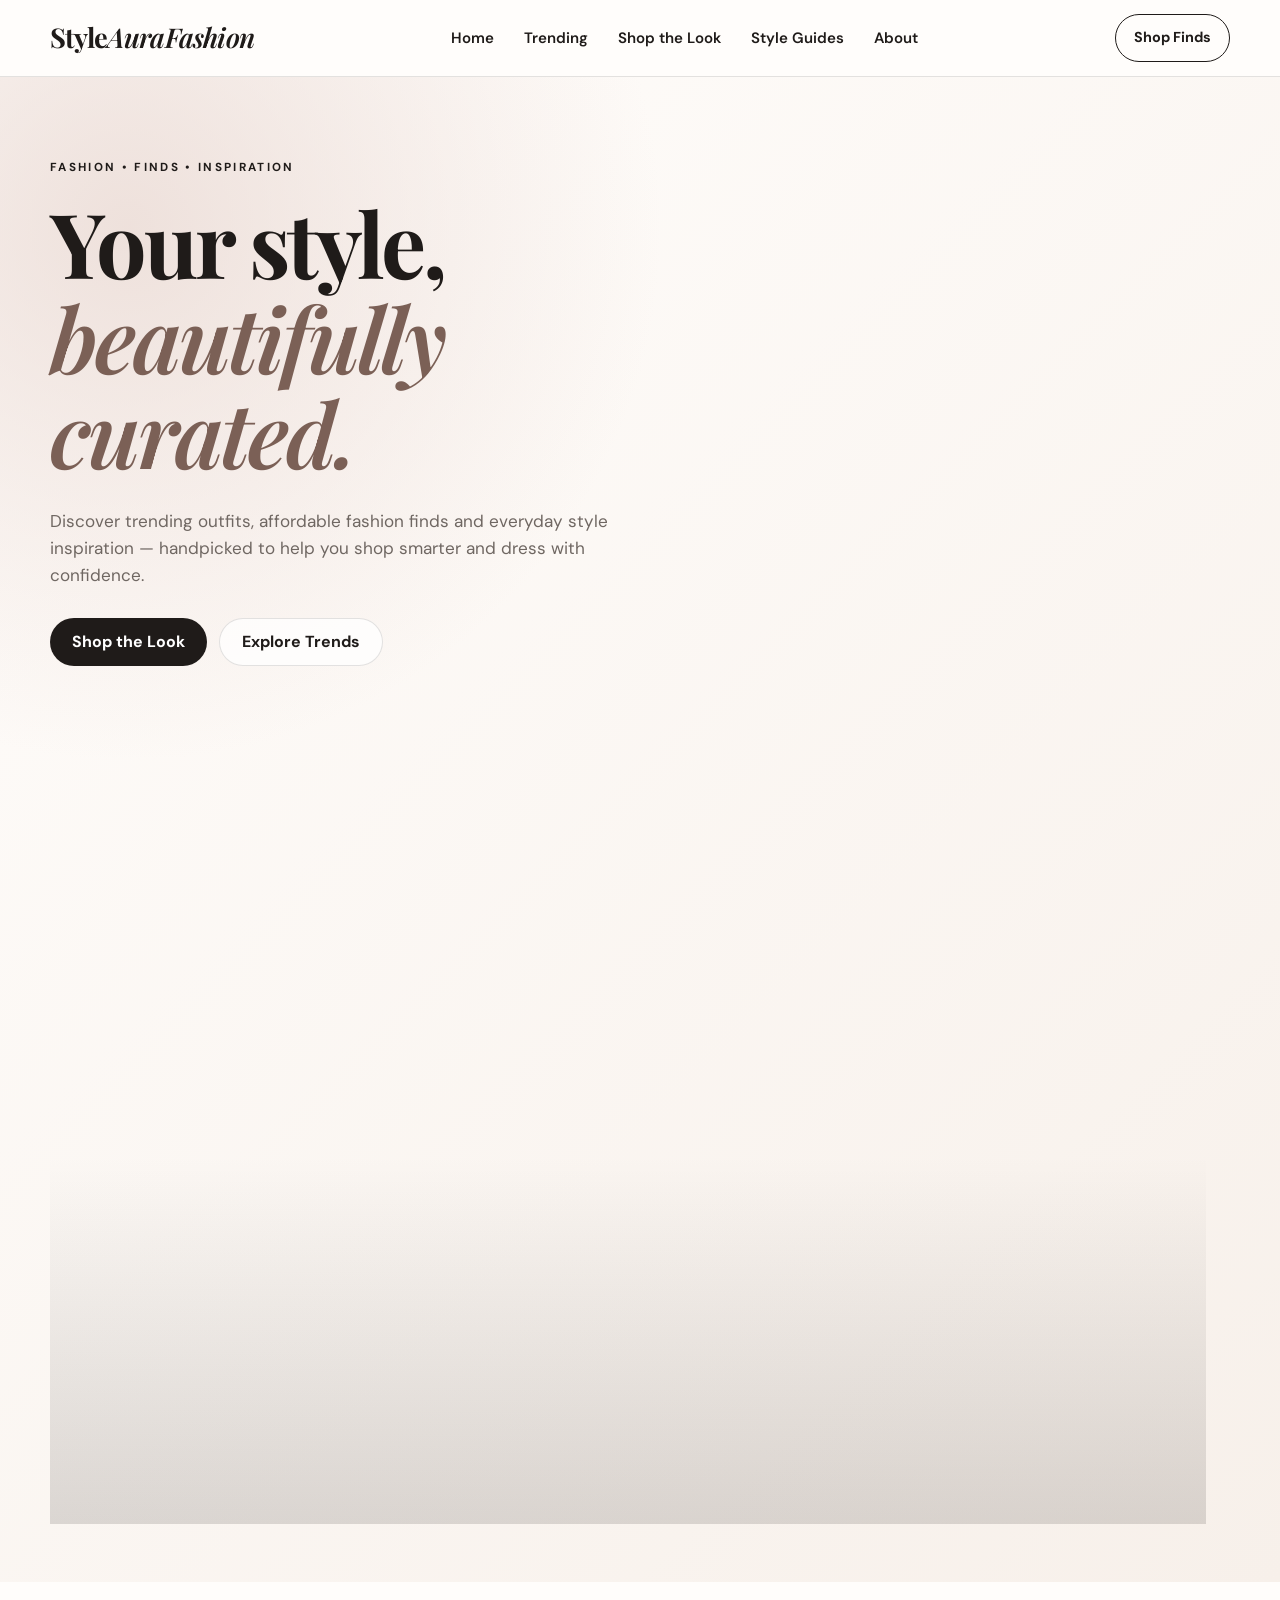
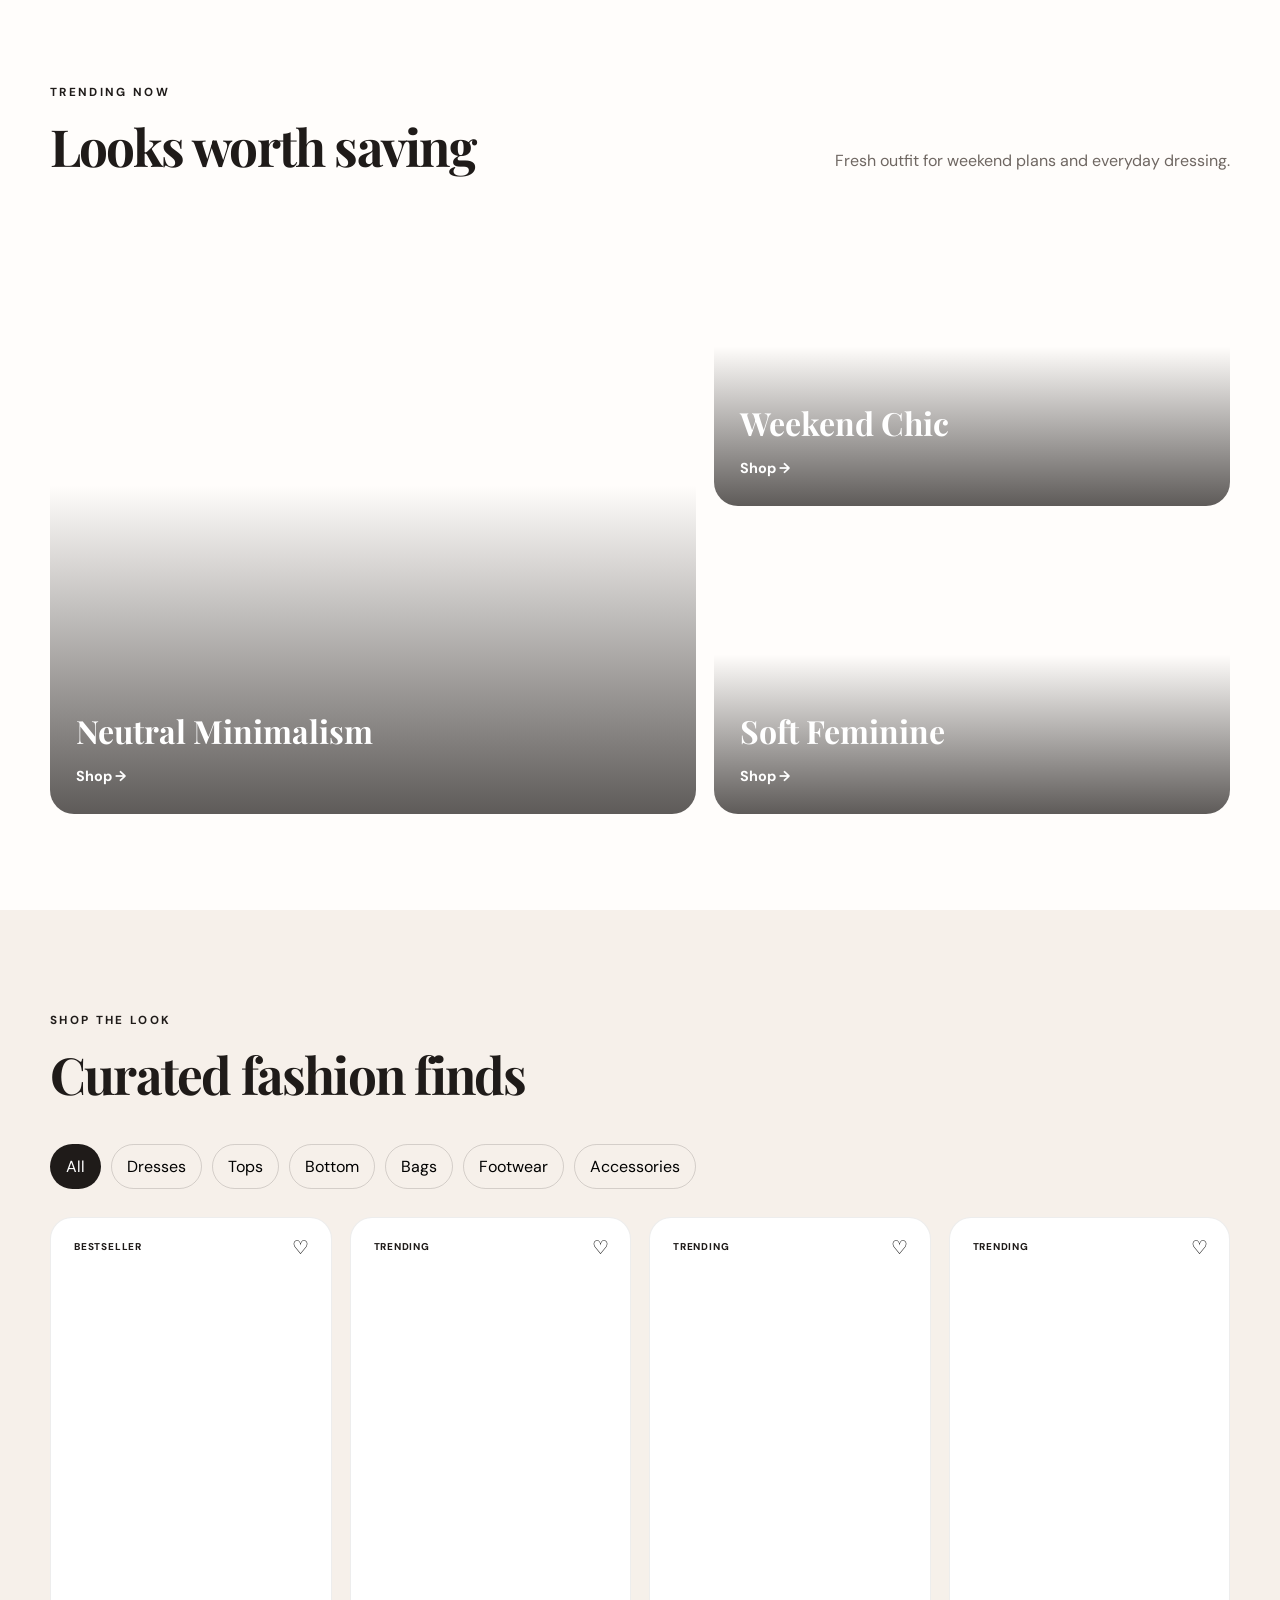
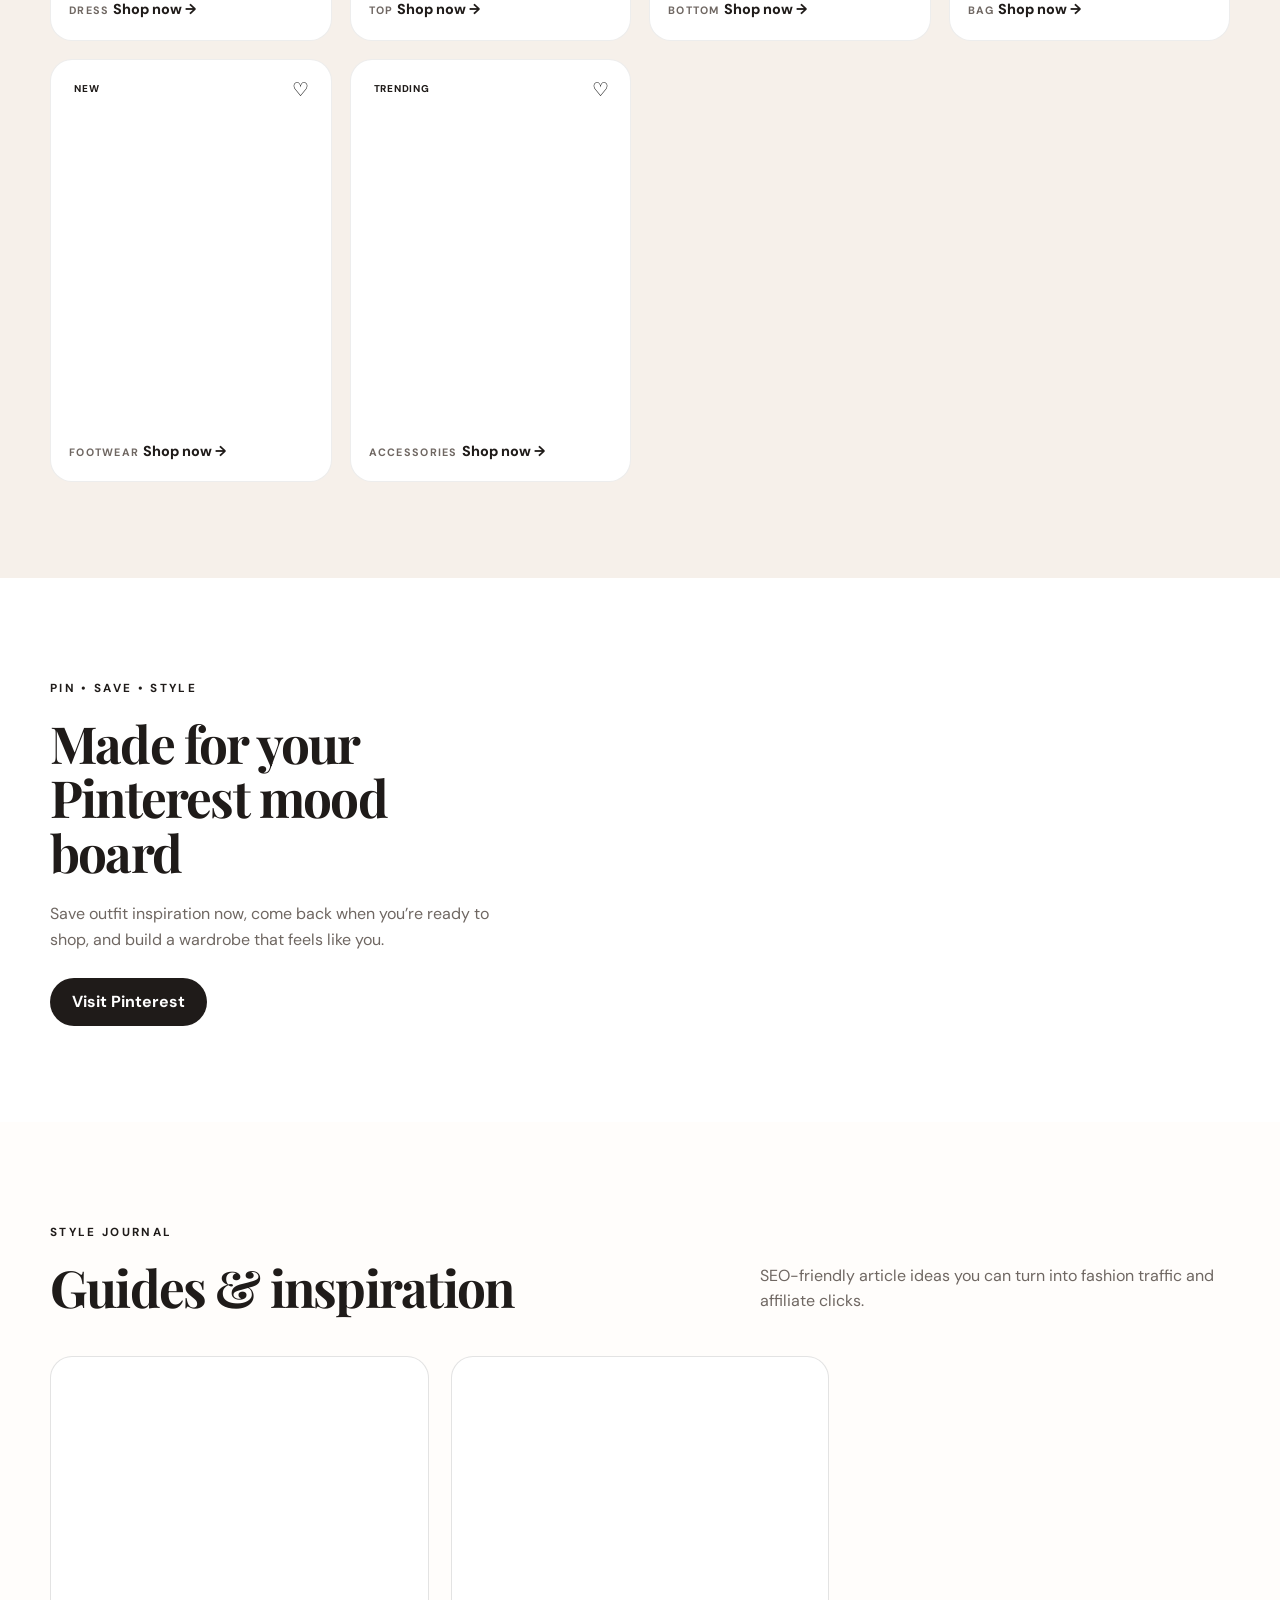
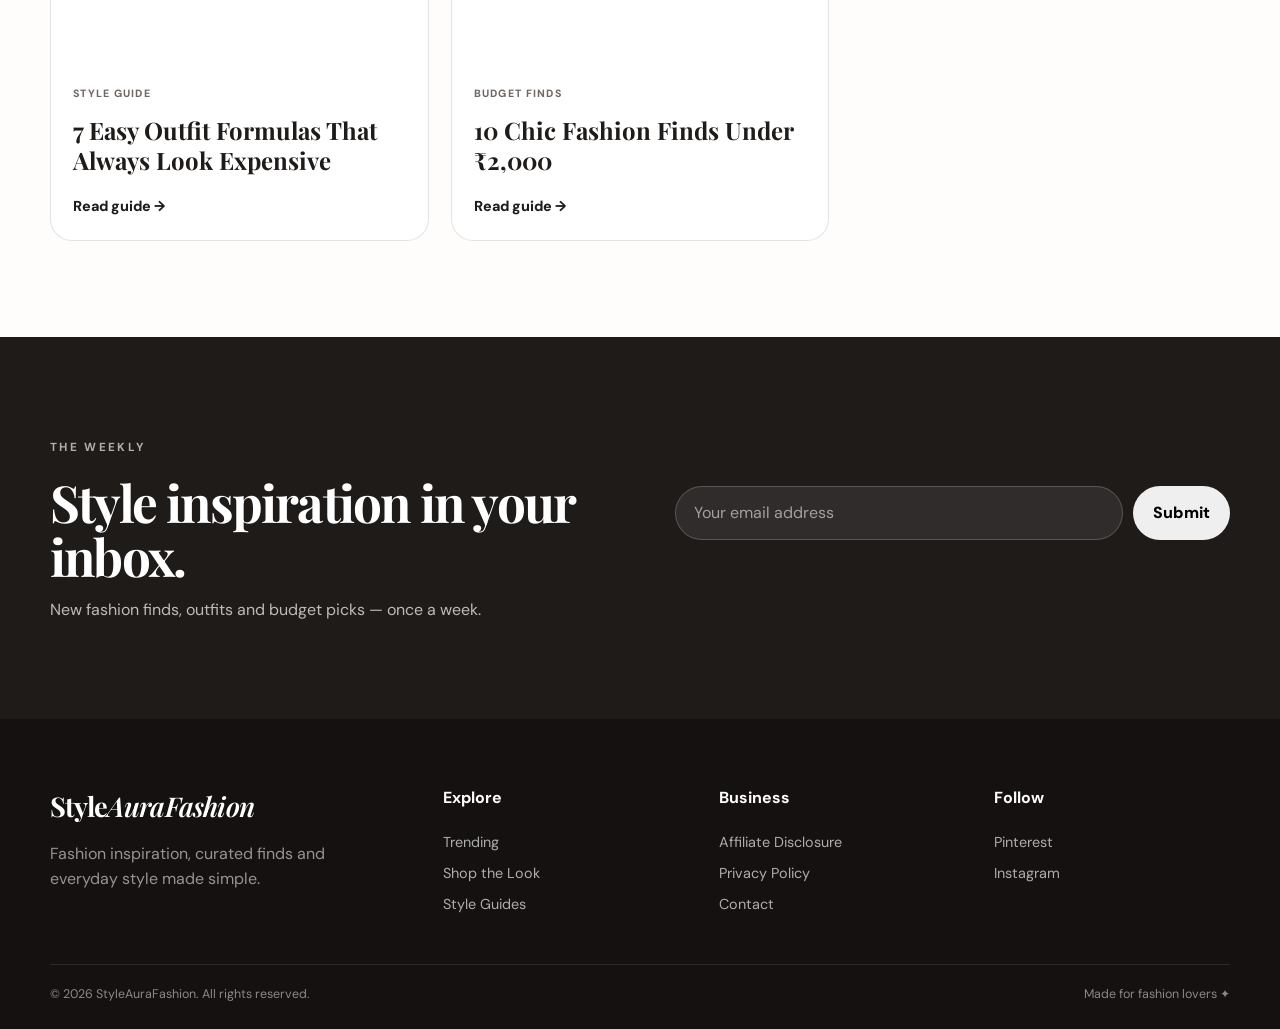
==== index.html @ 8b9e240d "Add files via upload" ====
<!DOCTYPE html>
<html lang="en">
<head>
  <meta charset="UTF-8" />
  <meta name="viewport" content="width=device-width, initial-scale=1.0" />
  <meta name="description" content=" — fashion inspiration, budget finds, trending looks and curated affiliate picks." />
  <title>StyleAuraFashion | Fashion Finds & Style Inspiration</title>
  <link rel="preconnect" href="https://fonts.googleapis.com">
  <link rel="preconnect" href="https://fonts.gstatic.com" crossorigin>
  <link href="https://fonts.googleapis.com/css2?family=DM+Sans:wght@400;500;600;700&family=Playfair+Display:wght@600;700&display=swap" rel="stylesheet">
  <link rel="stylesheet" href="styles.css" />
</head>
<body>
  <header class="site-header">
    <div class="container nav-wrap">
      <a href="#home" class="brand" aria-label="StyleAuraFashion home">Style<span>AuraFashion</span></a>

      <button class="menu-toggle" aria-label="Open navigation" aria-expanded="false">
        <span></span><span></span><span></span>
      </button>

      <nav class="nav-links" aria-label="Main navigation">
        <a href="#home">Home</a>
        <a href="#trending">Trending</a>
        <a href="#shop">Shop the Look</a>
        <a href="#guides">Style Guides</a>
        <a href="#about">About</a>
      </nav>

      <a class="nav-cta" href="#shop">Shop Finds</a>
    </div>
  </header>

  <main>
    <section class="hero" id="home">
      <div class="container hero-grid">
        <div class="hero-copy">
          <span class="eyebrow">FASHION • FINDS • INSPIRATION</span>
          <h1>Your style,<br><em>beautifully curated.</em></h1>
          <p>
            Discover trending outfits, affordable fashion finds and everyday style inspiration —
            handpicked to help you shop smarter and dress with confidence.
          </p>
          <div class="hero-actions">
            <a class="btn btn-dark" href="#shop">Shop the Look</a>
            <a class="btn btn-light" href="#trending">Explore Trends</a>
          </div>
          <div class="mini-proof">
            
        </div>

        <div class="hero-media">
          <div class="hero-image main-photo" role="img" aria-label="Stylish neutral fashion outfit"></div>
        </div>
      </div>
    </section>

    <section class="section" id="trending">
      <div class="container">
        <div class="section-heading">
          <div>
            <span class="eyebrow">TRENDING NOW</span>
            <h2>Looks worth saving</h2>
          </div>
          <p>Fresh outfit for weekend plans and everyday dressing.</p>
        </div>

        <div class="trend-grid">
          <article class="trend-card tall">
            <div class="trend-img trend-1"></div>
            <div class="trend-overlay">
      
              <h3>Neutral Minimalism</h3>
              <a href="#shop">Shop →</a>
            </div>
          </article>

          <article class="trend-card">
            <div class="trend-img trend-2"></div>
            <div class="trend-overlay">
          
              <h3>Weekend Chic</h3>
              <a href="#shop">Shop →</a>
            </div>
          </article>

          <article class="trend-card">
            <div class="trend-img trend-3"></div>
            <div class="trend-overlay">
            
              <h3>Soft Feminine</h3>
              <a href="#shop">Shop →</a>
            </div>
          </article>
        </div>
      </div>
    </section>

    <section class="section soft-section" id="shop">
      <div class="container">
        <div class="section-heading">
          <div>
            <span class="eyebrow">SHOP THE LOOK</span>
            <h2>Curated fashion finds</h2>
          </div>
        
        </div>

        <div class="filter-row" role="group" aria-label="Product categories">
          <button class="filter-btn active" data-filter="all">All</button>
          <button class="filter-btn" data-filter="dress">Dresses</button>
          <button class="filter-btn" data-filter="top">Tops</button>
          <button class="filter-btn" data-filter="buttom">Bottom</button>
          <button class="filter-btn" data-filter="bag">Bags</button>
          <button class="filter-btn" data-filter="Footwear">Footwear</button>
          <button class="filter-btn" data-filter="shoe">Accessories</button>
        </div>

        <div class="product-grid">
          <article class="product-card" data-category="dress">
            <div class="product-image prod-1">
              <span class="badge">BESTSELLER</span>
              <button class="save-btn" aria-label="Save item">♡</button>
            </div>
            <div class="product-body">
              <div>
                <span class="product-kicker">DRESS</span>
                
              <a class="shop-link" href="https://example.com" target="_blank" rel="nofollow sponsored">Shop now →</a>
            </div>
          </article>

          <article class="product-card" data-category="top">
            <div class="product-image prod-2">
              <span class="badge">TRENDING</span>
              <button class="save-btn" aria-label="Save item">♡</button>
            </div>
            <div class="product-body">
              <div>
                <span class="product-kicker">TOP</span>
                
              <a class="shop-link" href="https://example.com" target="_blank" rel="nofollow sponsored">Shop now →</a>
            </div>
          </article>

          <article class="product-card" data-category="bottom">
            <div class="product-image prod-3">
              <span class="badge">TRENDING</span>
              <button class="save-btn" aria-label="Save item">♡</button>
            </div>
            <div class="product-body">
              <div>
                <span class="product-kicker">BOTTOM</span>
                
              <a class="shop-link" href="https://example.com" target="_blank" rel="nofollow sponsored">Shop now →</a>
            </div>
          </article>

          <article class="product-card" data-category="bag">
            <div class="product-image prod-4">
              <span class="badge">TRENDING</span>
              <button class="save-btn" aria-label="Save item">♡</button>
            </div>
            <div class="product-body">
              <div>
                <span class="product-kicker">BAG</span>
                
              <a class="shop-link" href="https://example.com" target="_blank" rel="nofollow sponsored">Shop now →</a>
            </div>
          </article>

          <article class="product-card" data-category="heels">
            <div class="product-image prod-5">
              <span class="badge">NEW</span>
              <button class="save-btn" aria-label="Save item">♡</button>
            </div>
            <div class="product-body">
              <div>
                <span class="product-kicker">FOOTWEAR</span>
                
              <a class="shop-link" href="https://example.com" target="_blank" rel="nofollow sponsored">Shop now →</a>
            </div>
          </article>

           <article class="product-card" data-category="accessories">
            <div class="product-image prod-6">
              <span class="badge">TRENDING</span>
              <button class="save-btn" aria-label="Save item">♡</button>
            </div>
            <div class="product-body">
              <div>
                <span class="product-kicker">ACCESSORIES</span>
                
              <a class="shop-link" href="https://example.com" target="_blank" rel="nofollow sponsored">Shop now →</a>
            </div>
          </article>
        </div>
      </div>
    </section>

    <section class="section pinterest-section">
      <div class="container pinterest-grid">
        <div class="pinterest-copy">
          <span class="eyebrow">PIN • SAVE • STYLE</span>
          <h2>Made for your Pinterest mood board</h2>
          <p>
            Save outfit inspiration now, come back when you’re ready to shop,
            and build a wardrobe that feels like you.
          </p>
          <a class="btn btn-dark" href="https://www.pinterest.com/" target="_blank" rel="noopener">Visit Pinterest</a>
        </div>
        <div class="pin-collage">
          <div class="pin pin-a"></div>
          <div class="pin pin-b"></div>
          <div class="pin pin-c"></div>
          <div class="pin pin-d"></div>
        </div>
      </div>
    </section>

    <section class="section" id="guides">
      <div class="container">
        <div class="section-heading">
          <div>
            <span class="eyebrow">STYLE JOURNAL</span>
            <h2>Guides & inspiration</h2>
          </div>
          <p>SEO-friendly article ideas you can turn into fashion traffic and affiliate clicks.</p>
        </div>

        <div class="blog-grid">
          <article class="blog-card">
            <div class="blog-img blog-1"></div>
            <div class="blog-body">
              <span>STYLE GUIDE </span>
              <h3>7 Easy Outfit Formulas That Always Look Expensive</h3>
              <a href="#">Read guide →</a>
            </div>
          </article>
          <article class="blog-card">
            <div class="blog-img blog-2"></div>
            <div class="blog-body">
              <span>BUDGET FINDS </span>
              <h3>10 Chic Fashion Finds Under ₹2,000</h3>
              <a href="#">Read guide →</a>
            </div>
          </article>
         
        </div>
      </div>
    </section>

    <section class="section newsletter" id="about">
      <div class="container newsletter-inner">
        <div>
          <span class="eyebrow light">THE WEEKLY </span>
          <h2>Style inspiration in your inbox.</h2>
          <p>New fashion finds, outfits and budget picks — once a week.</p>
        </div>
        <form class="signup-form" id="signupForm">
          <input type="email" id="emailInput" placeholder="Your email address" aria-label="Email address" required />
          <button type="submit">Submit</button>
          <small id="formMessage"></small>
        </form>
      </div>
    </section>
  </main>

  <footer class="site-footer">
    <div class="container footer-grid">
      <div>
        <a href="#home" class="brand footer-brand">Style<span>AuraFashion</span></a>
        <p>Fashion inspiration, curated finds and everyday style made simple.</p>
      </div>
      <div>
        <h4>Explore</h4>
        <a href="#trending">Trending</a>
        <a href="#shop">Shop the Look</a>
        <a href="#guides">Style Guides</a>
      </div>
      <div>
        <h4>Business</h4>
        <a href="affiliate-disclosure.html">Affiliate Disclosure</a>
        <a href="privacy.html">Privacy Policy</a>
        <a href="mailto:styleaurafashion3@gmail.com">Contact</a>
      </div>
      <div>
        <h4>Follow</h4>
        <a href="https://www.pinterest.com/styleaurafashion3" target="_blank" rel="noopener">Pinterest</a>
        <a href="https://www.instagram.com/styleaurafashion3" target="_blank" rel="noopener">Instagram</a>
      </div>
    </div>
    <div class="container footer-bottom">
      <span>© <span id="year"></span> StyleAuraFashion. All rights reserved.</span>
      <span>Made for fashion lovers ✦</span>
    </div>
  </footer>

  <script src="script.js"></script>
</body>
</html>
---- styles.css ----
* {
  box-sizing: border-box;
  margin: 0;
  padding: 0;
}

:root {
  --ink: #1f1b19;
  --muted: #6f6762;
  --paper: #fffdfb;
  --cream: #f6f0ea;
  --rose: #eadad4;
  --line: rgba(31, 27, 25, 0.12);
  --white: #fefbfb;
  --radius: 24px;
}

html { scroll-behavior: smooth; }

body {
  font-family: "DM Sans", sans-serif;
  color: var(--ink);
  background: var(--paper);
  line-height: 1.6;
}

img { max-width: 100%; display: block; }
a { color: inherit; text-decoration: none; }
button, input { font: inherit; }

.container {
  width: min(1180px, calc(100% - 40px));
  margin-inline: auto;
}

.site-header {
  position: sticky;
  top: 0;
  z-index: 100;
  background: rgba(255, 253, 251, 0.92);
  backdrop-filter: blur(16px);
  border-bottom: 1px solid var(--line);
}

.nav-wrap {
  min-height: 76px;
  display: flex;
  align-items: center;
  justify-content: space-between;
  gap: 24px;
}

.brand {
  font-family: "Playfair Display", serif;
  font-size: 1.7rem;
  font-weight: 700;
  letter-spacing: -0.03em;
}

.brand span { font-style: italic; font-weight: 600; }

.nav-links {
  display: flex;
  gap: 30px;
  align-items: center;
  font-size: 0.94rem;
  font-weight: 600;
}

.nav-links a { position: relative; }
.nav-links a::after {
  content: "";
  position: absolute;
  left: 0;
  bottom: -6px;
  width: 0;
  height: 1px;
  background: var(--ink);
  transition: 0.25s;
}
.nav-links a:hover::after { width: 100%; }

.nav-cta {
  padding: 11px 18px;
  border: 1px solid var(--ink);
  border-radius: 999px;
  font-weight: 700;
  font-size: 0.9rem;
}

.menu-toggle {
  display: none;
  border: 0;
  background: transparent;
  width: 38px;
  height: 38px;
}
.menu-toggle span {
  display: block;
  width: 22px;
  height: 2px;
  background: var(--ink);
  margin: 5px auto;
  transition: 0.2s;
}

.hero {
  padding: 76px 0 58px;
  background:
    radial-gradient(circle at 10% 10%, rgba(234,218,212,.8), transparent 30%),
    linear-gradient(135deg, #fffdfb, #f7f0ea);
}

.hero-grid {
  display: grid;
  grid-template-columns: 1fr 0.92fr;
  gap: 70px;
  align-items: center;
}

.eyebrow {
  display: inline-block;
  font-size: 0.73rem;
  font-weight: 700;
  letter-spacing: 0.2em;
  margin-bottom: 18px;
}

.hero h1,
.section-heading h2,
.pinterest-copy h2,
.newsletter h2 {
  font-family: "Playfair Display", serif;
  line-height: 1.06;
  letter-spacing: -0.035em;
}

.hero h1 {
  font-size: clamp(3.2rem, 7vw, 6.2rem);
  max-width: 760px;
}

.hero h1 em {
  font-weight: 600;
  color: #7b6056;
}

.hero-copy > p {
  max-width: 650px;
  color: var(--muted);
  font-size: 1.07rem;
  margin: 28px 0;
}

.hero-actions {
  display: flex;
  flex-wrap: wrap;
  gap: 12px;
}

.btn {
  min-height: 48px;
  display: inline-flex;
  align-items: center;
  justify-content: center;
  padding: 0 22px;
  border-radius: 999px;
  font-weight: 700;
  transition: transform .2s ease, opacity .2s ease;
}
.btn:hover { transform: translateY(-2px); }
.btn-dark { background: var(--ink); color: white; }
.btn-light { background: rgba(255,255,255,.75); border: 1px solid var(--line); }

.mini-proof {
  display: flex;
  flex-wrap: wrap;
  gap: 28px;
  margin-top: 38px;
}
.mini-proof div { display: grid; }
.mini-proof strong { font-size: 0.98rem; }
.mini-proof span { font-size: 0.8rem; color: var(--muted); }

.hero-media {
  position: relative;
  min-height: calc(100vh - 80px);
  width: 100%;
}

.hero-image {
  height: calc(100vh - 80px);
  width: 200%;
  border-radius: 0;
  background-size: 100% 100%;
  background-position: center center;
  background-repeat: no-repeat;
  box-shadow: none;
}

.main-photo {
  background-image:
    linear-gradient(to top, rgba(24,18,15,.14), transparent 45%),
    url("main.jpg");
}

.floating-card {
  position: absolute;
  background: rgba(255,255,255,.94);
  backdrop-filter: blur(10px);
  border: 1px solid rgba(255,255,255,.7);
  box-shadow: 0 18px 50px rgba(45,34,29,.16);
  border-radius: 18px;
  padding: 16px 18px;
}

.floating-card span, .floating-card small { display: block; }
.floating-card span {
  font-size: .65rem;
  font-weight: 700;
  letter-spacing: .14em;
}
.floating-card small { color: var(--muted); margin-top: 2px; }
.card-one { left: -45px; bottom: 65px; }
.card-two { right: -28px; top: 80px; }

.logo-strip {
  border-top: 1px solid var(--line);
  border-bottom: 1px solid var(--line);
  background: #fff;
}
.logo-strip-inner {
  min-height: 62px;
  display: flex;
  justify-content: space-between;
  align-items: center;
  gap: 18px;
  color: #7b736e;
  font-size: .73rem;
  font-weight: 700;
  letter-spacing: .17em;
  overflow: hidden;
  white-space: nowrap;
}

.section { padding: 96px 0; }
.soft-section { background: var(--cream); }

.section-heading {
  display: flex;
  align-items: end;
  justify-content: space-between;
  gap: 40px;
  margin-bottom: 42px;
}
.section-heading h2, .pinterest-copy h2, .newsletter h2 {
  font-size: clamp(2.3rem, 4vw, 4.3rem);
}
.section-heading p {
  max-width: 470px;
  color: var(--muted);
}

.trend-grid {
  display: grid;
  grid-template-columns: 1.25fr 1fr;
  grid-template-rows: 290px 290px;
  gap: 18px;
}
.trend-card {
  position: relative;
  overflow: hidden;
  border-radius: var(--radius);
}
.trend-card.tall { grid-row: 1 / 3; }

.trend-img,
.blog-img,
.product-image,
.pin {
  background-size: cover;
  background-position: center;
}

.trend-img {
  position: absolute;
  inset: 0;
  transition: transform .5s ease;
}
.trend-card:hover .trend-img { transform: scale(1.04); }

.trend-1 { background-image: url("Neutral.jpg"); }
.trend-2 { background-image: url("Weekend.jpg"); }
.trend-3 { background-image: url("Soft.jpg"); }

.trend-overlay {
  position: absolute;
  inset: 0;
  display: flex;
  flex-direction: column;
  justify-content: end;
  padding: 26px;
  color: white;
  background: linear-gradient(to top, rgba(18,14,12,.68), transparent 55%);
}
.trend-overlay span { font-size: .75rem; opacity: .85; }
.trend-overlay h3 {
  font-family: "Playfair Display", serif;
  font-size: 2rem;
  margin: 3px 0 8px;
}
.trend-overlay a { font-weight: 700; font-size: .9rem; }

.filter-row {
  display: flex;
  flex-wrap: wrap;
  gap: 10px;
  margin-bottom: 28px;
}
.filter-btn {
  border: 1px solid rgba(31,27,25,.16);
  background: transparent;
  padding: 9px 15px;
  border-radius: 999px;
  cursor: pointer;
}
.filter-btn.active, .filter-btn:hover {
  background: var(--ink);
  color: white;
}

.product-grid {
  display: grid;
  grid-template-columns: repeat(4, 1fr);
  gap: 18px;
}

.product-card {
  background: white;
  border-radius: 22px;
  overflow: hidden;
  border: 1px solid rgba(31,27,25,.08);
  transition: transform .22s ease, box-shadow .22s ease;
}
.product-card:hover {
  transform: translateY(-5px);
  box-shadow: 0 20px 45px rgba(46,35,30,.10);
}

.product-image {
  height: 360px;
  position: relative;
}
.prod-1 { background-image: url("Dress.png"); }
.prod-2 { background-image: url("Tops.png"); }
.prod-3 { background-image: url("Bottom.png"); }
.prod-4 { background-image: url("Bags.jpg"); }
.prod-5 { background-image: url("footwear.png"); } 
.prod-6 { background-image: url("Accessories.png"); }
.badge {
  position: absolute;
  top: 14px;
  left: 14px;
  background: rgba(255,255,255,.9);
  border-radius: 999px;
  padding: 7px 9px;
  font-size: .62rem;
  font-weight: 800;
  letter-spacing: .08em;
  font-background: var(--white)
}
.save-btn {
  position: absolute;
  top: 12px;
  right: 12px;
  width: 36px;
  height: 36px;
  border: 0;
  border-radius: 50%;
  background: rgba(255,255,255,.9);
  cursor: pointer;
  font-size: 1.2rem;
}

.product-body { padding: 18px; }
.product-kicker {
  font-size: .67rem;
  color: var(--muted);
  letter-spacing: .12em;
  font-weight: 700;
}
.product-body h3 { font-size: 1rem; margin-top: 3px; }
.price-row {
  display: flex;
  gap: 8px;
  align-items: center;
  margin: 16px 0 12px;
}
.price-row span {
  color: #9b938e;
  text-decoration: line-through;
  font-size: .85rem;
}
.shop-link { font-size: .9rem; font-weight: 800; }


.pinterest-section { background: white; }
.pinterest-grid {
  display: grid;
  grid-template-columns: .8fr 1.2fr;
  gap: 70px;
  align-items: center;
}
.pinterest-copy p {
  color: var(--muted);
  max-width: 510px;
  margin: 22px 0 26px;
}
.pin-collage {
  display: grid;
  grid-template-columns: repeat(3, 1fr);
  grid-auto-rows: 160px;
  gap: 12px;
}
.pin { border-radius: 18px; }
.pin-a { grid-row: span 2; background-image: url("pinterest1.png"); }
.pin-b { background-image: url("pinterest2.png"); }
.pin-c { grid-row: span 2; background-image: url("pinterest3.png"); }
.pin-d { background-image: url("pinterest4.png"); }

.blog-grid {
  display: grid;
  grid-template-columns: repeat(3, 1fr);
  gap: 22px;
}
.blog-card {
  border: 1px solid var(--line);
  border-radius: 22px;
  overflow: hidden;
  background: white;
}
.blog-img { height: 300px; }
.blog-1 { background-image: url("Styleguide.png"); }
.blog-2 { background-image: url("Bidgetfinds.png"); }

.blog-body { padding: 22px; }
.blog-body span {
  font-size: .66rem;
  letter-spacing: .12em;
  font-weight: 800;
  color: var(--muted);
}
.blog-body h3 {
  font-family: "Playfair Display", serif;
  font-size: 1.5rem;
  line-height: 1.25;
  margin: 10px 0 18px;
}
.blog-body a { font-weight: 800; font-size: .9rem; }

.newsletter {
  background: var(--ink);
  color: white;
}
.newsletter-inner {
  display: grid;
  grid-template-columns: 1fr 1fr;
  gap: 70px;
  align-items: center;
}
.newsletter p { color: rgba(255,255,255,.7); margin-top: 14px; }
.light { color: rgba(255,255,255,.65); }

.signup-form {
  display: grid;
  grid-template-columns: 1fr auto;
  gap: 10px;
}
.signup-form input {
  min-height: 54px;
  border-radius: 999px;
  border: 1px solid rgba(255,255,255,.2);
  background: rgba(255,255,255,.08);
  color: white;
  padding: 0 18px;
  outline: none;
}
.signup-form input::placeholder { color: rgba(255,255,255,.55); }
.signup-form button {
  border: 0;
  border-radius: 999px;
  padding: 0 20px;
  font-weight: 800;
  cursor: pointer;
}
.signup-form small {
  grid-column: 1 / -1;
  color: #d9cec8;
  min-height: 20px;
}

.site-footer { background: #141110; color: white; padding: 66px 0 24px; }
.footer-grid {
  display: grid;
  grid-template-columns: 1.5fr repeat(3, 1fr);
  gap: 40px;
}
.footer-brand { display: inline-block; margin-bottom: 12px; }
.footer-grid p {
  color: rgba(255,255,255,.55);
  max-width: 320px;
}
.footer-grid h4 { margin-bottom: 12px; }
.footer-grid > div:not(:first-child) {
  display: flex;
  flex-direction: column;
  gap: 8px;
}
.footer-grid a:not(.brand) { color: rgba(255,255,255,.66); font-size: .9rem; }
.footer-bottom {
  margin-top: 48px;
  padding-top: 20px;
  border-top: 1px solid rgba(255,255,255,.1);
  display: flex;
  justify-content: space-between;
  gap: 20px;
  color: rgba(255,255,255,.5);
  font-size: .78rem;
}

.hidden-card { display: none !important; }

@media (max-width: 980px) {
  .nav-links, .nav-cta { display: none; }
  .menu-toggle { display: block; cursor: pointer; }
  .nav-links.open {
    display: flex;
    position: absolute;
    top: 76px;
    left: 20px;
    right: 20px;
    background: white;
    border: 1px solid var(--line);
    border-radius: 18px;
    padding: 20px;
    flex-direction: column;
    align-items: flex-start;
    gap: 16px;
    box-shadow: 0 20px 50px rgba(31,27,25,.12);
  }

  .hero-grid, .pinterest-grid, .newsletter-inner {
    grid-template-columns: 1fr;
  }

  .hero-media { min-height: 520px; }
  .hero-image { height: 520px; }
  .hero-grid { gap: 46px; }

  .product-grid { grid-template-columns: repeat(2, 1fr); }
  .blog-grid { grid-template-columns: 1fr 1fr; }
  .footer-grid { grid-template-columns: 1fr 1fr; }
}

@media (max-width: 700px) {
  .container { width: min(100% - 28px, 1180px); }
  .section { padding: 72px 0; }
  .hero { padding-top: 48px; }
  .hero h1 { font-size: clamp(3rem, 14vw, 4.8rem); }

  .hero-media { min-height: 430px; }
  .hero-image { height: 430px; border-radius: 100px 100px 22px 22px; }
  .card-one { left: 8px; bottom: 24px; }
  .card-two { right: 8px; top: 28px; }

  .section-heading {
    align-items: flex-start;
    flex-direction: column;
    gap: 14px;
  }

  .trend-grid {
    grid-template-columns: 1fr;
    grid-template-rows: repeat(3, 370px);
  }
  .trend-card.tall { grid-row: auto; }

  .product-grid, .blog-grid, .footer-grid { grid-template-columns: 1fr; }
  .product-image { height: 430px; }

  .pin-collage { grid-auto-rows: 130px; }
  .signup-form { grid-template-columns: 1fr; }
  .signup-form button { min-height: 52px; }
  .footer-bottom { flex-direction: column; }
}

@media (max-width: 440px) {
  .mini-proof { gap: 18px; }
  .product-image { height: 390px; }
  .pin-collage { grid-template-columns: 1fr 1fr; }
  .pin-c { grid-row: span 1; }
}
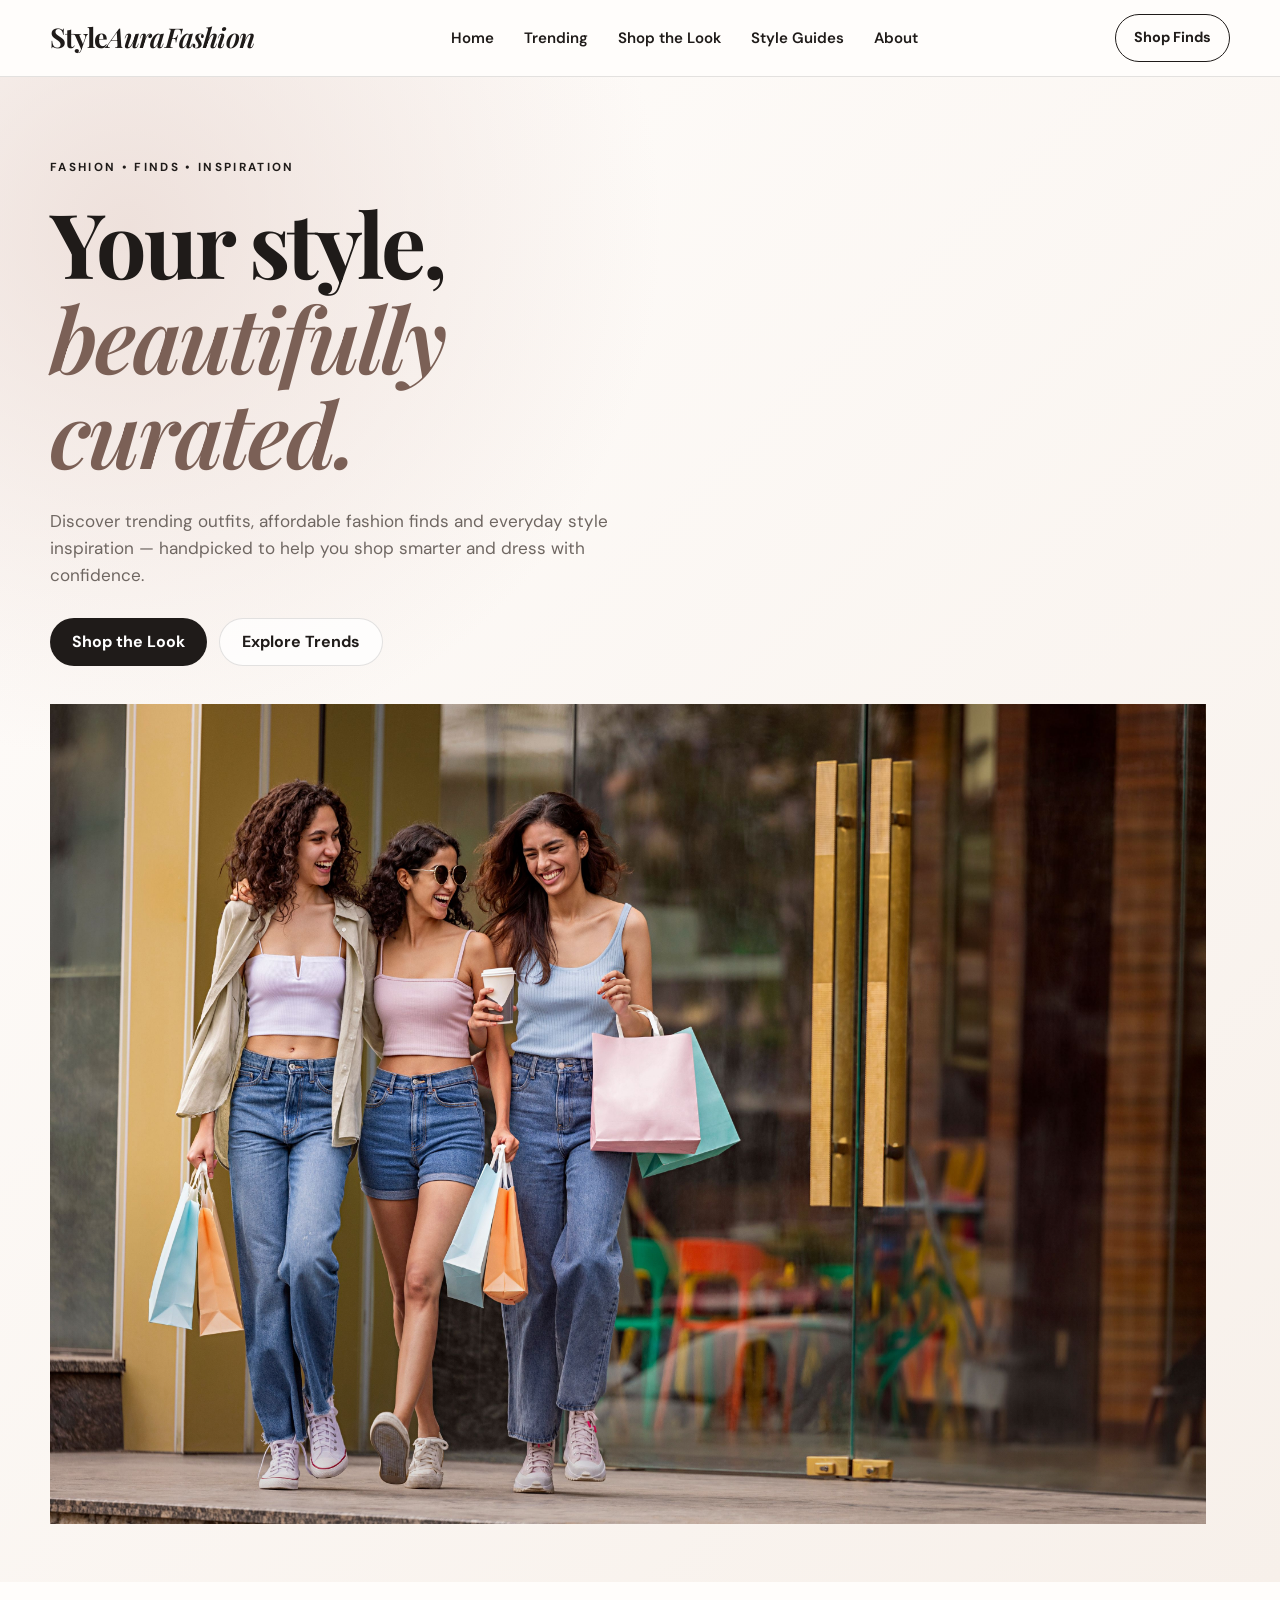
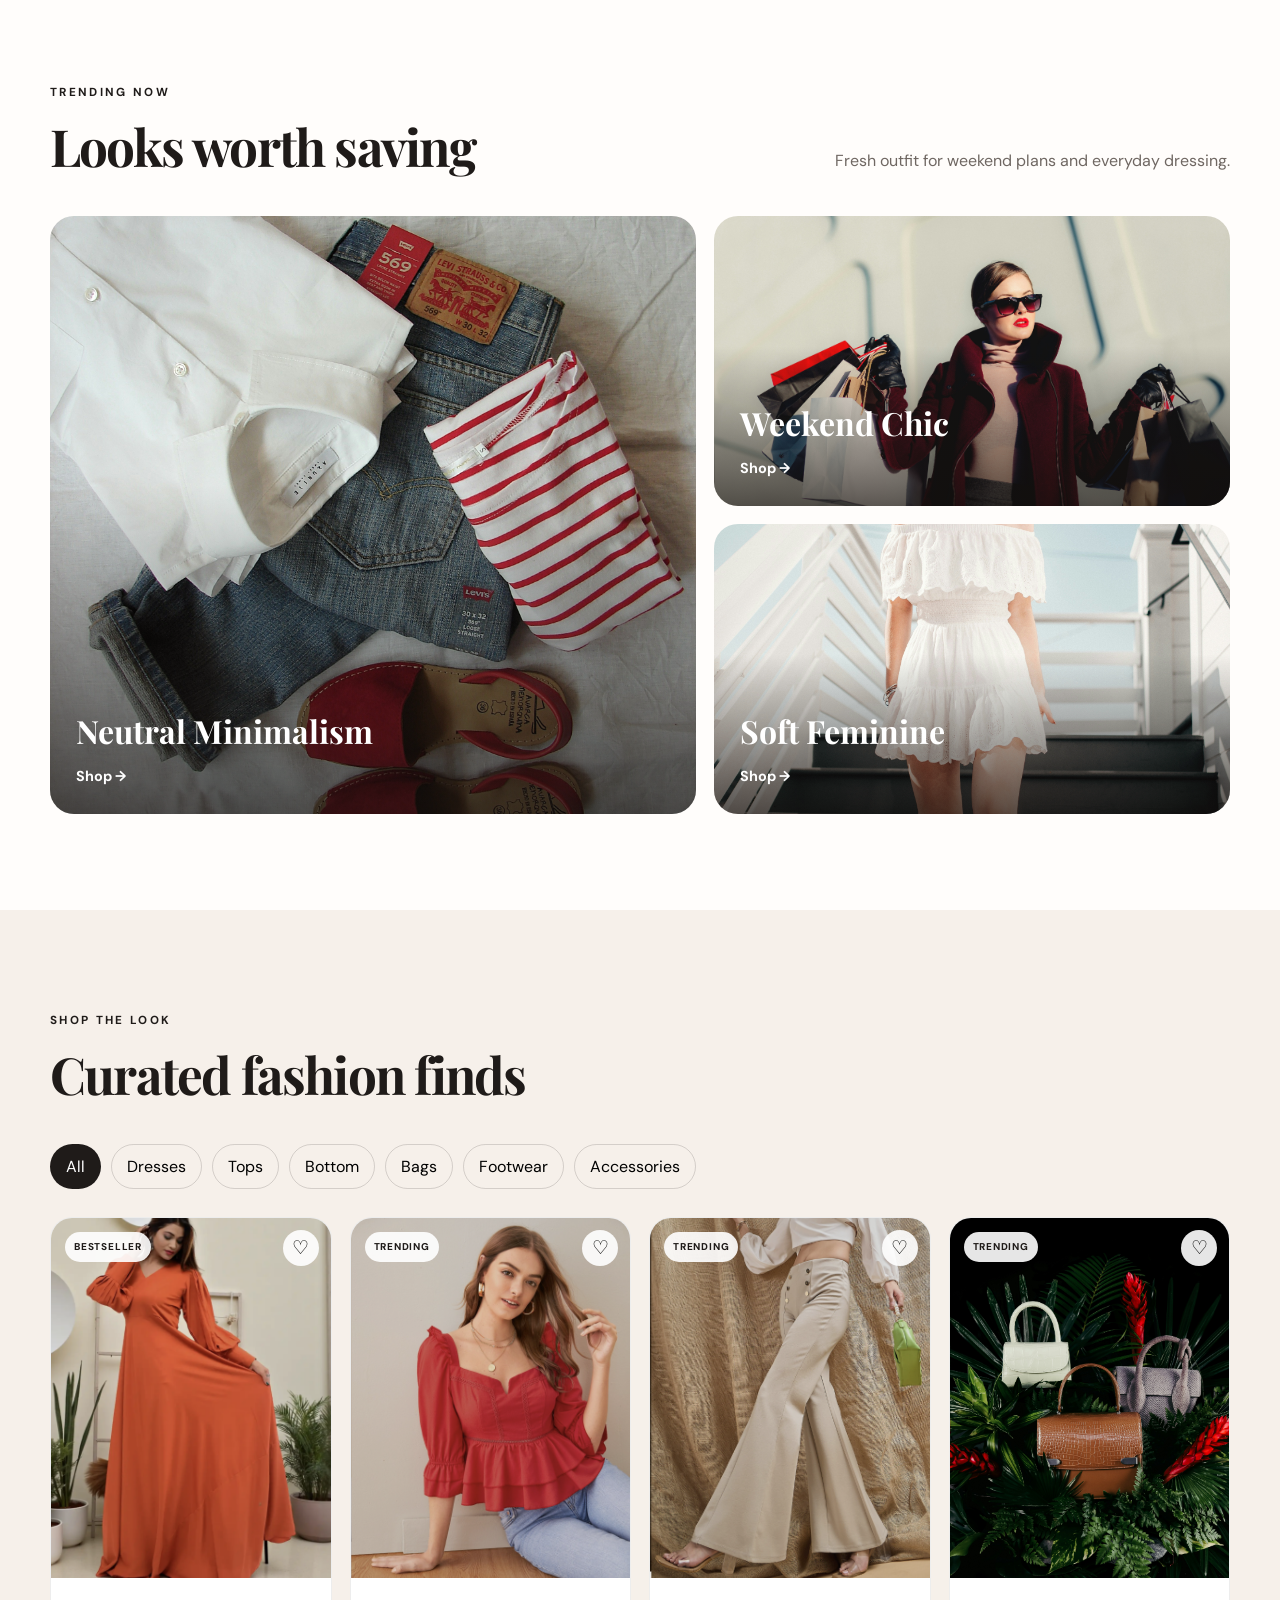
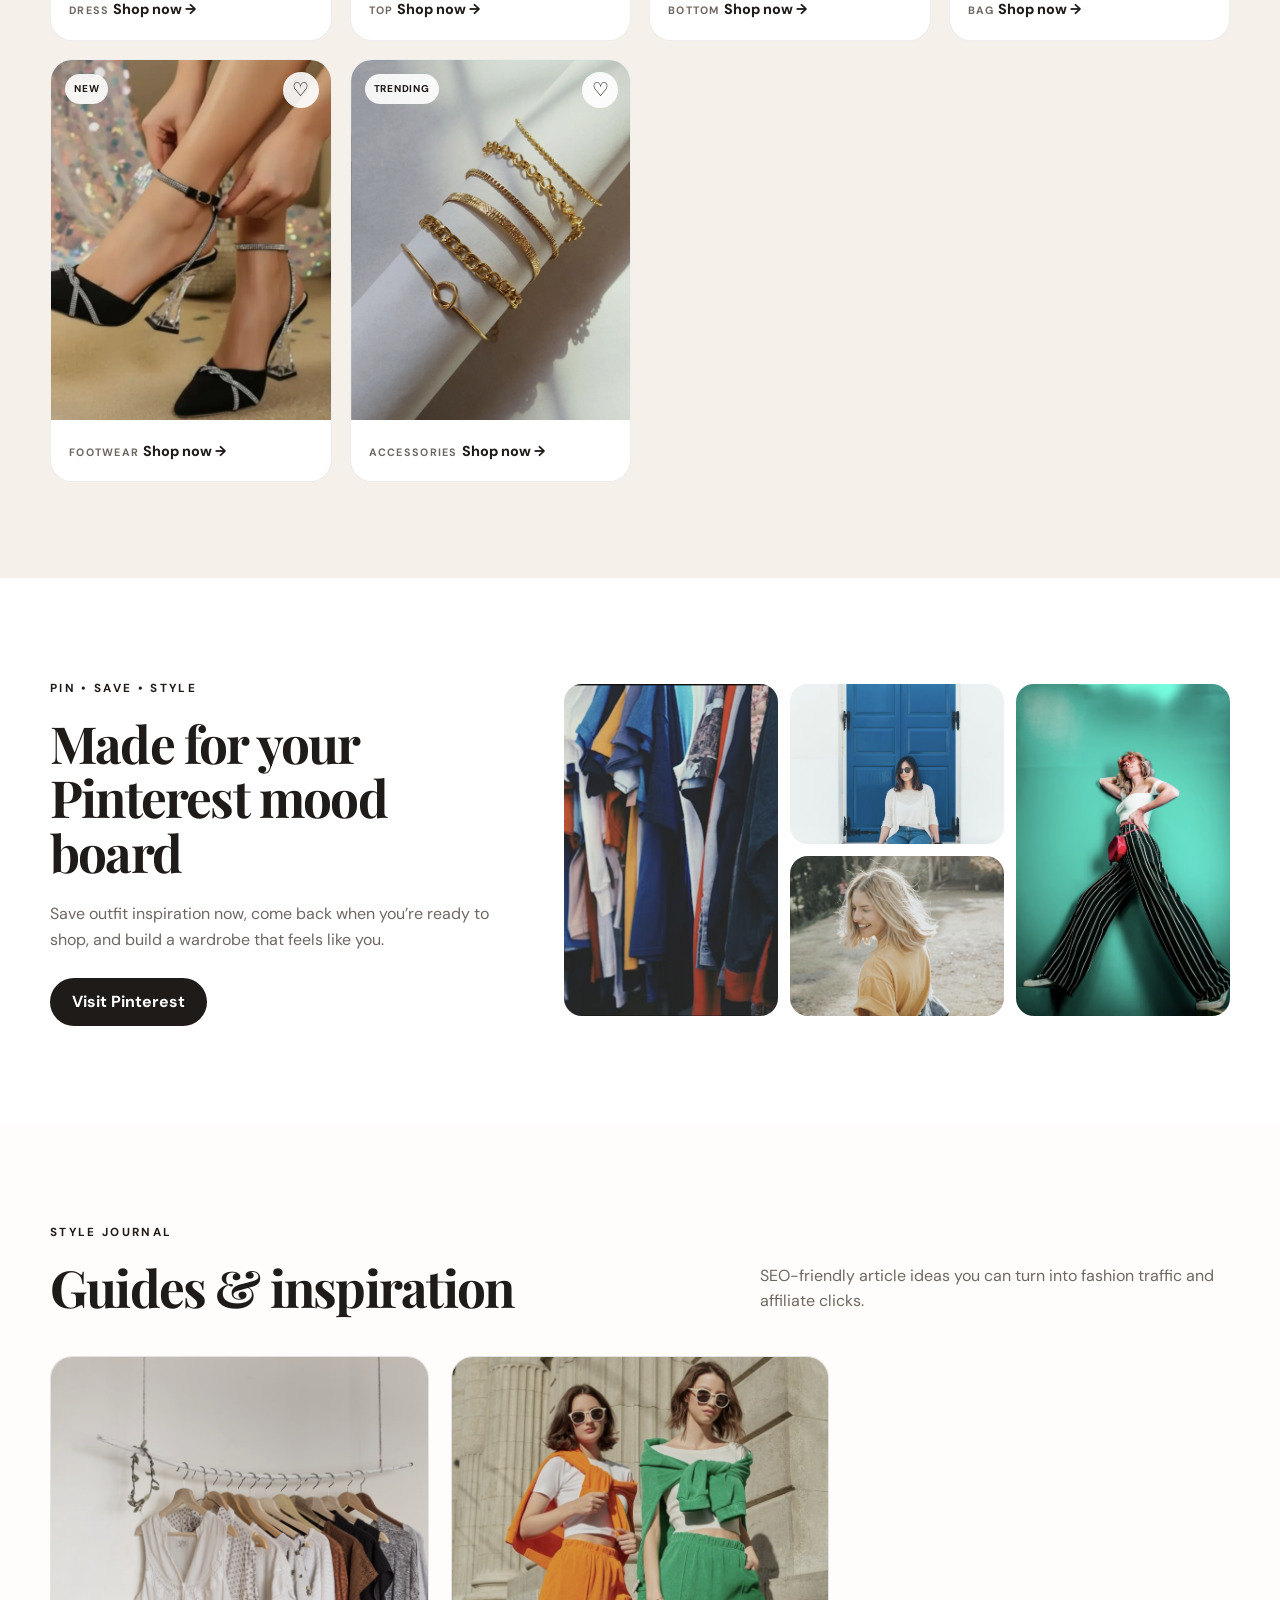
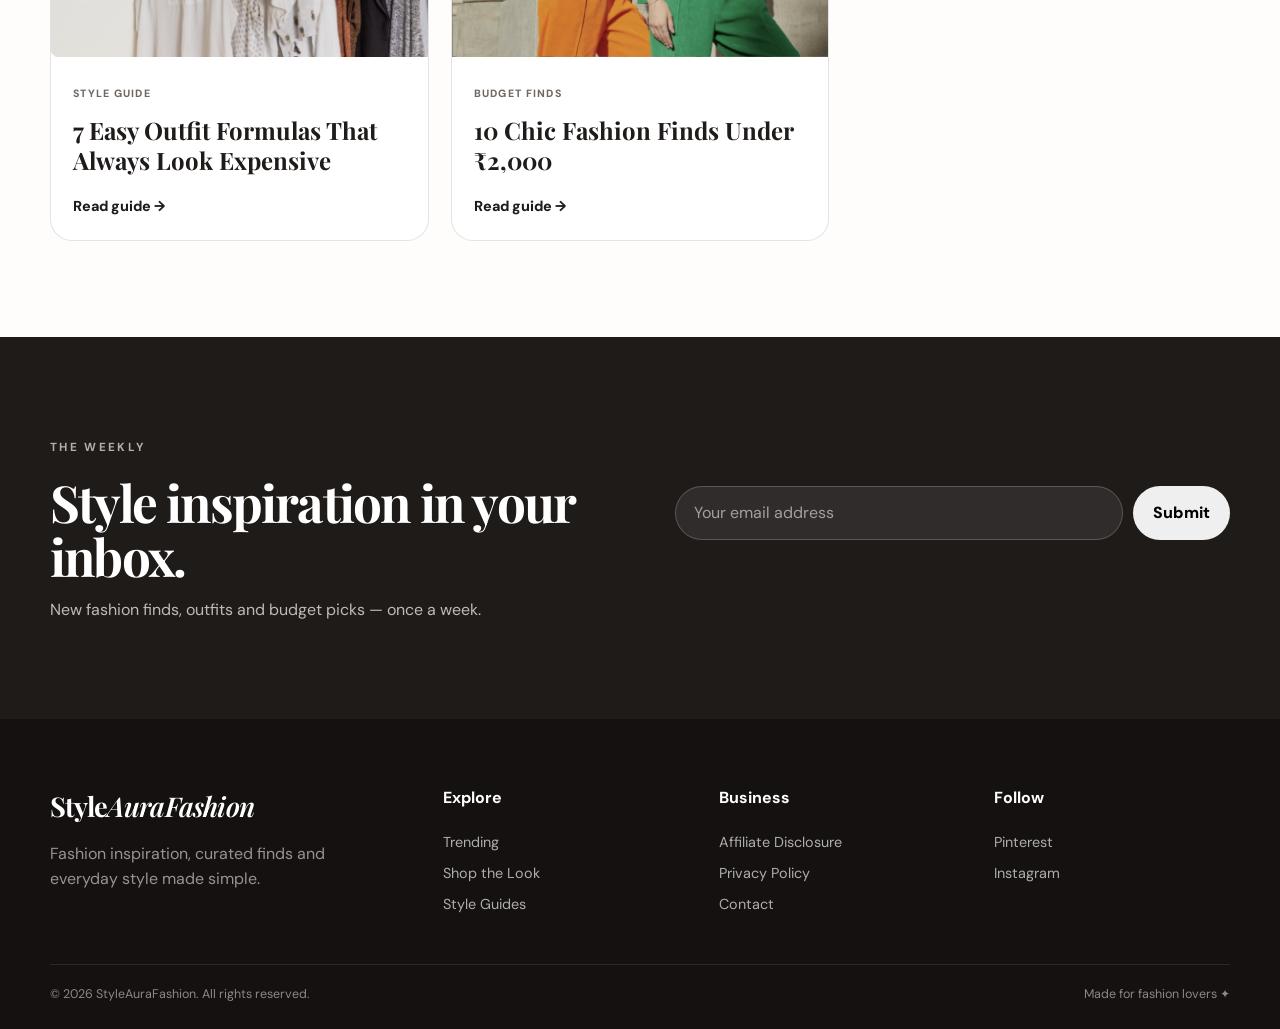
==== commit eaff90d8: "Add files via upload" ====
--- a/index.html
+++ b/index.html
@@ -126,7 +126,7 @@
               <div>
                 <span class="product-kicker">DRESS</span>
                 
-              <a class="shop-link" href="https://example.com" target="_blank" rel="nofollow sponsored">Shop now →</a>
+              <a class="shop-link" href="https://example.com" target="_blank" rel="nofollow sponsored noopener">Shop now →</a>
             </div>
           </article>
 
@@ -139,7 +139,7 @@
               <div>
                 <span class="product-kicker">TOP</span>
                 
-              <a class="shop-link" href="https://example.com" target="_blank" rel="nofollow sponsored">Shop now →</a>
+              <a class="shop-link" href="https://example.com" target="_blank" rel="nofollow sponsored noopener">Shop now →</a>
             </div>
           </article>
 
@@ -152,7 +152,7 @@
               <div>
                 <span class="product-kicker">BOTTOM</span>
                 
-              <a class="shop-link" href="https://example.com" target="_blank" rel="nofollow sponsored">Shop now →</a>
+              <a class="shop-link" href="https://example.com" target="_blank" rel="nofollow sponsored noopener">Shop now →</a>
             </div>
           </article>
 
@@ -165,7 +165,7 @@
               <div>
                 <span class="product-kicker">BAG</span>
                 
-              <a class="shop-link" href="https://example.com" target="_blank" rel="nofollow sponsored">Shop now →</a>
+              <a class="shop-link" href="https://example.com" target="_blank" rel="nofollow sponsored noopener">Shop now →</a>
             </div>
           </article>
 
@@ -178,7 +178,7 @@
               <div>
                 <span class="product-kicker">FOOTWEAR</span>
                 
-              <a class="shop-link" href="https://example.com" target="_blank" rel="nofollow sponsored">Shop now →</a>
+              <a class="shop-link" href="https://example.com" target="_blank" rel="nofollow sponsored noopener">Shop now →</a>
             </div>
           </article>
 
@@ -191,7 +191,7 @@
               <div>
                 <span class="product-kicker">ACCESSORIES</span>
                 
-              <a class="shop-link" href="https://example.com" target="_blank" rel="nofollow sponsored">Shop now →</a>
+              <a class="shop-link" href="https://example.com" target="_blank" rel="nofollow sponsored noopener">Shop now →</a>
             </div>
           </article>
         </div>
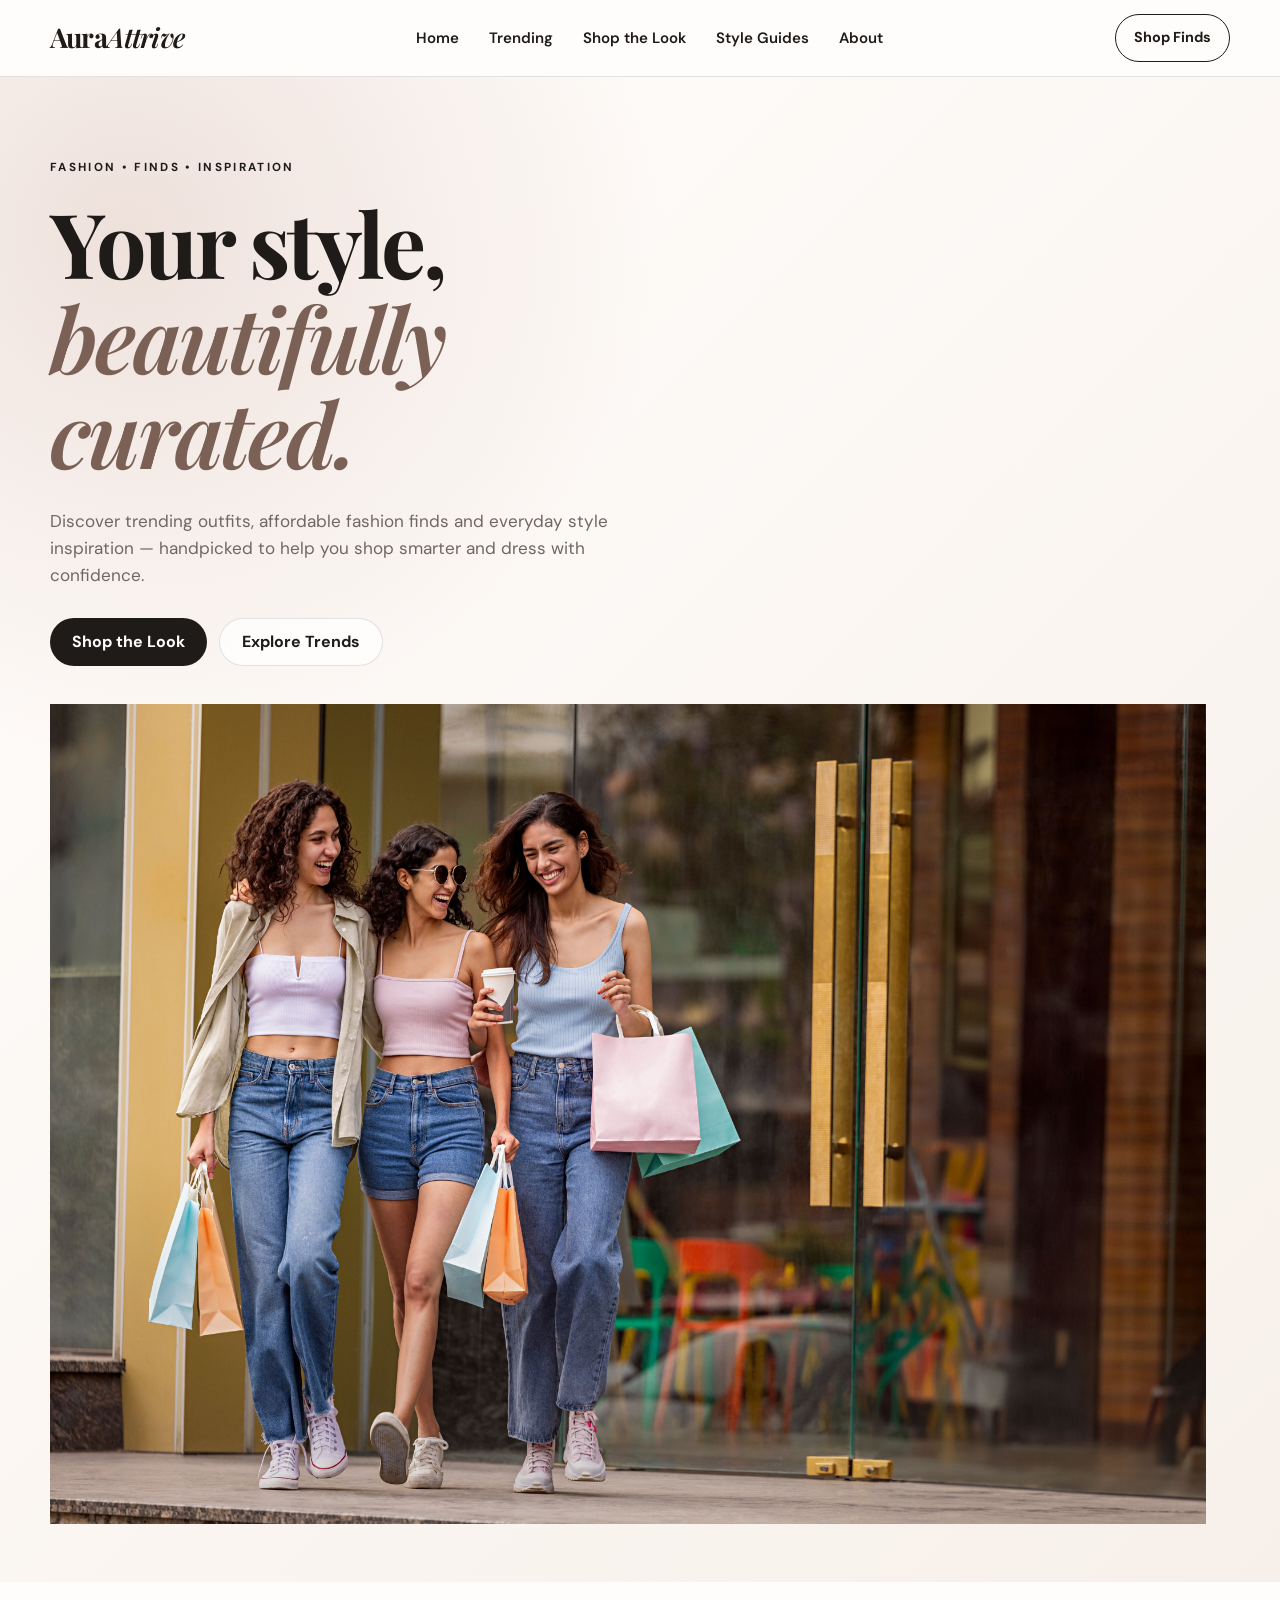
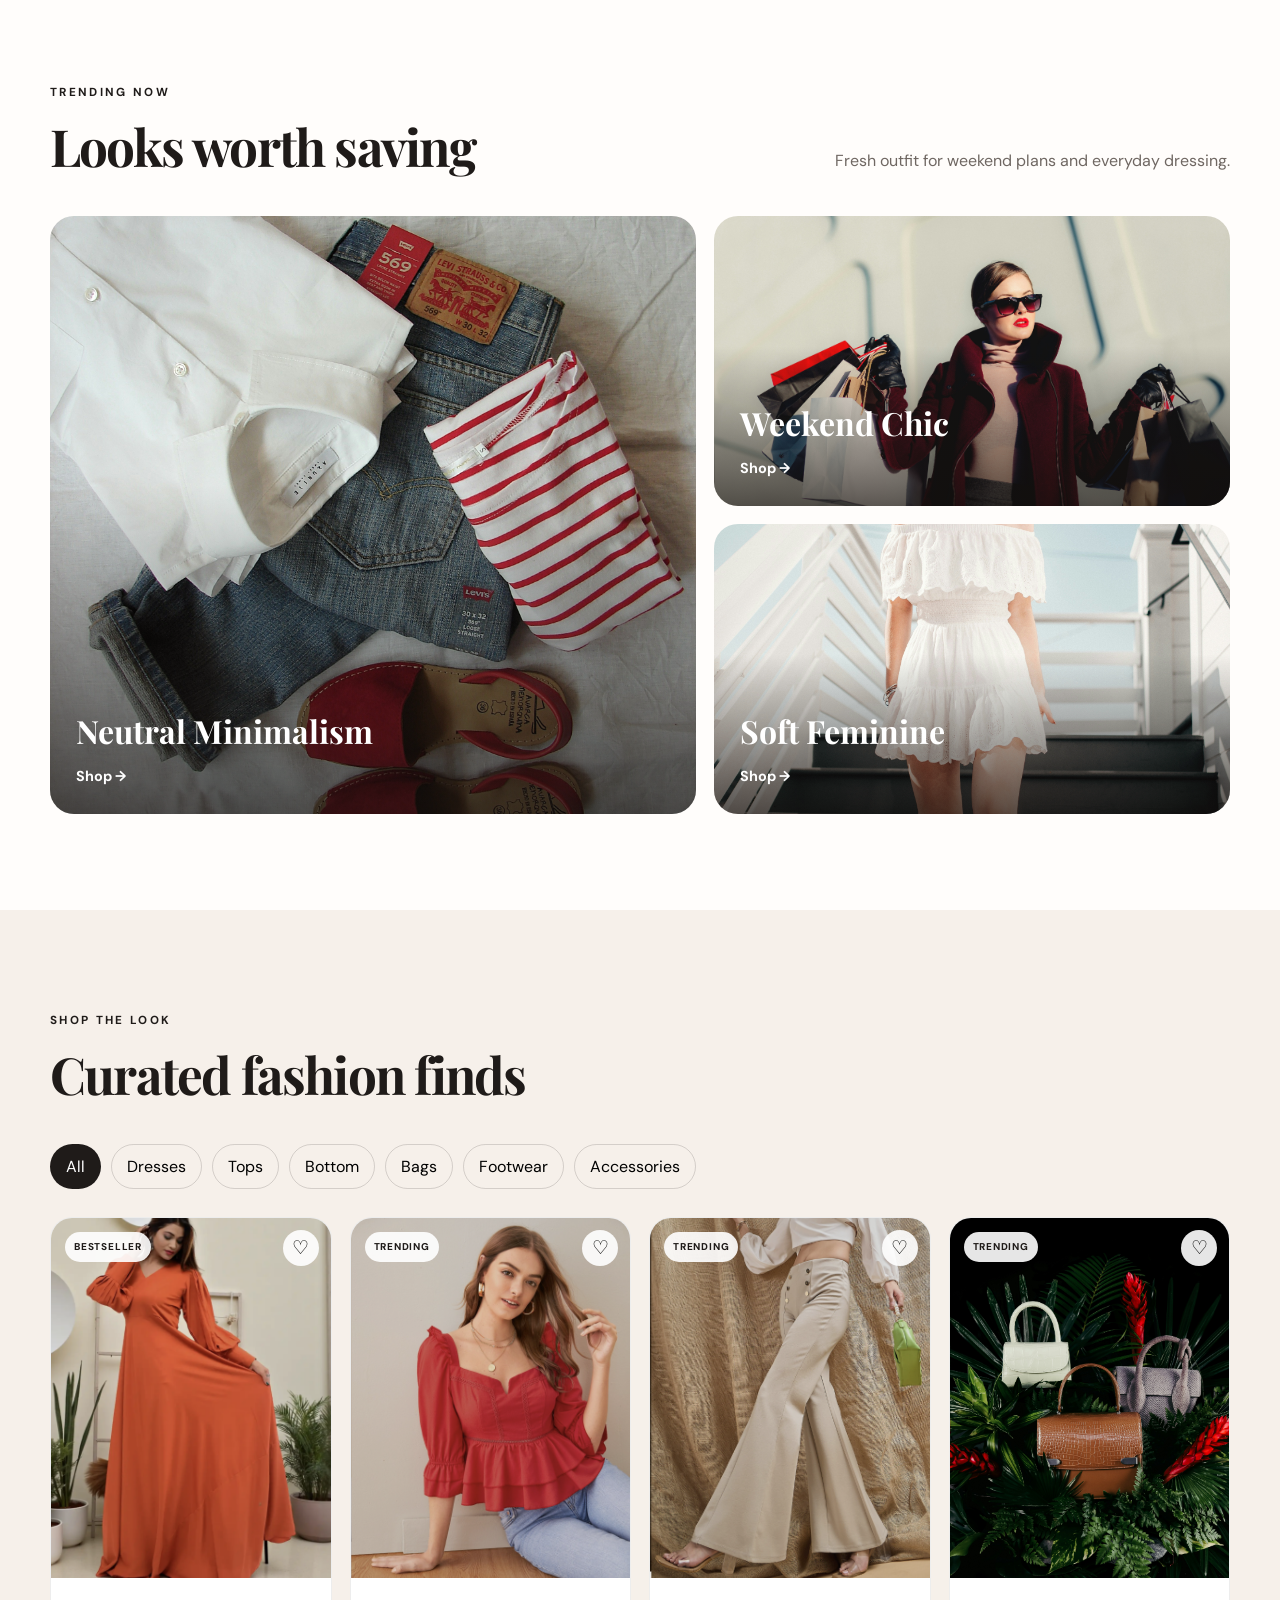
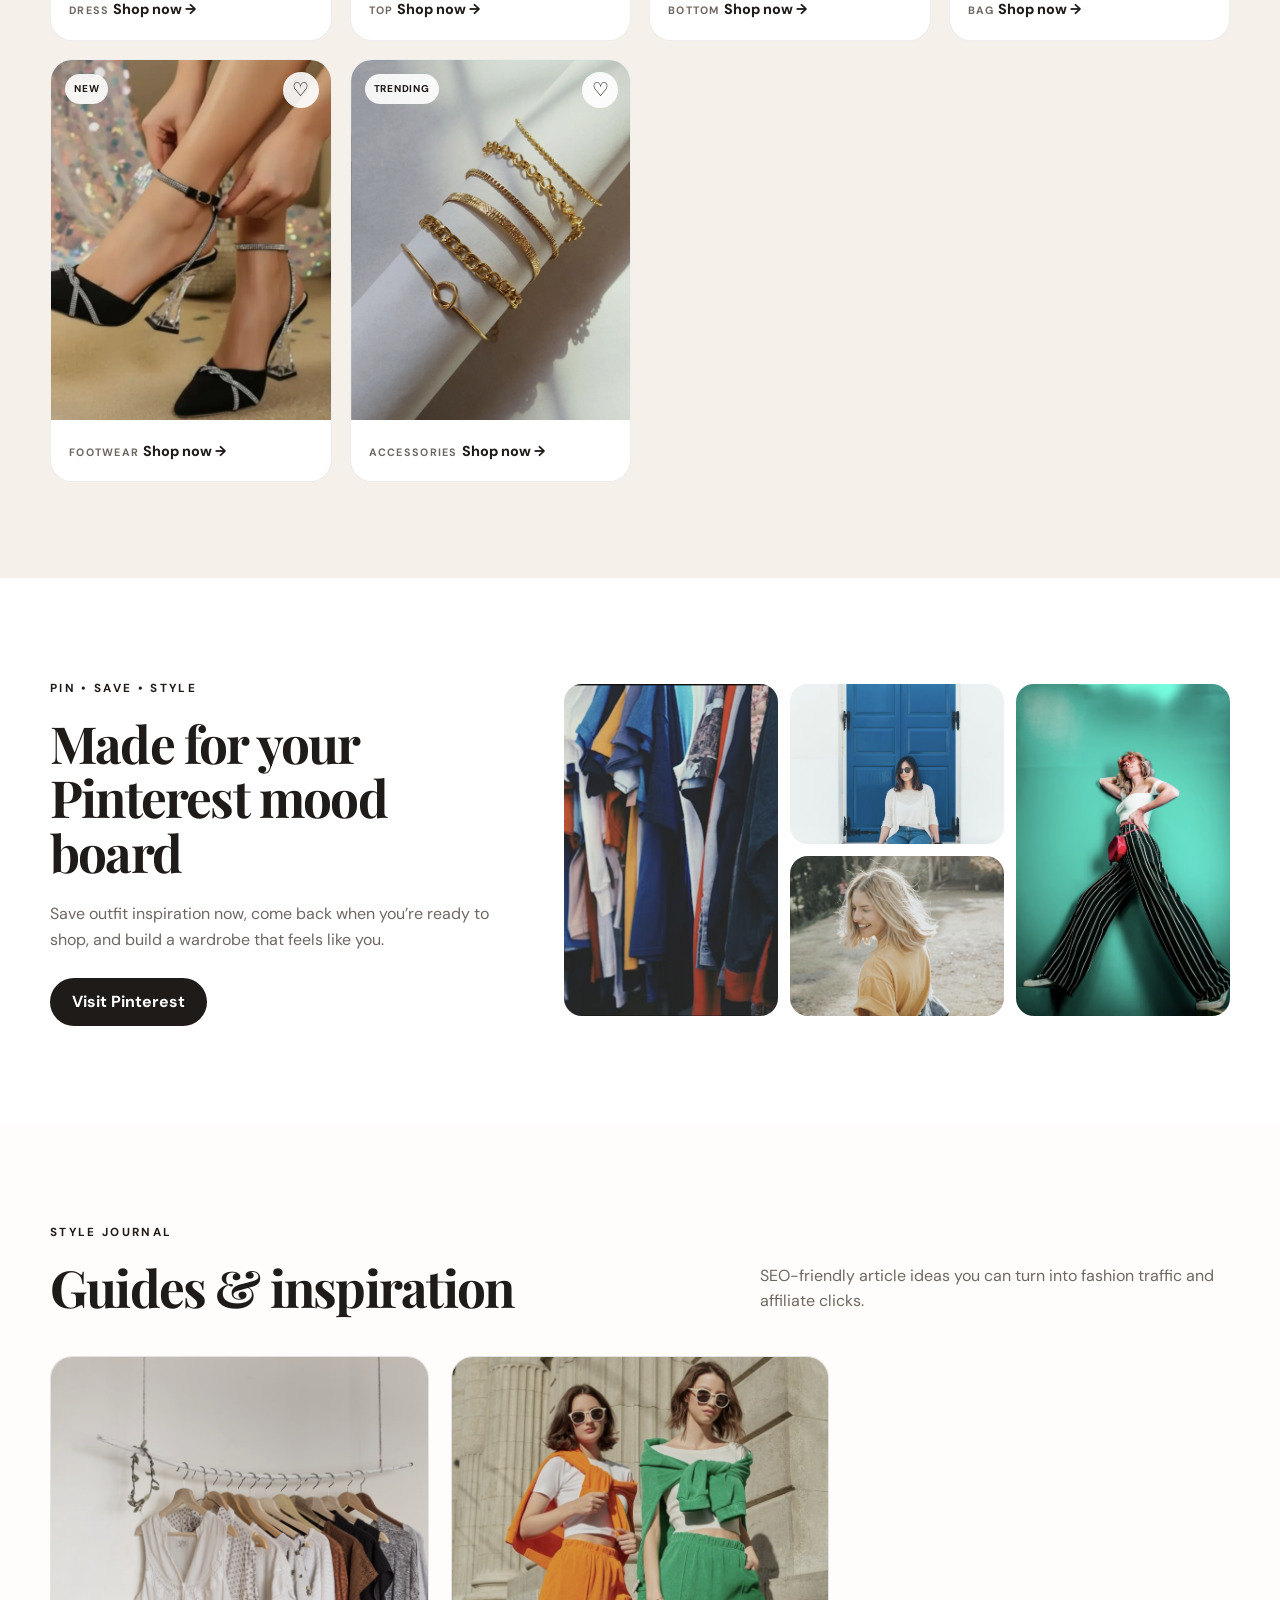
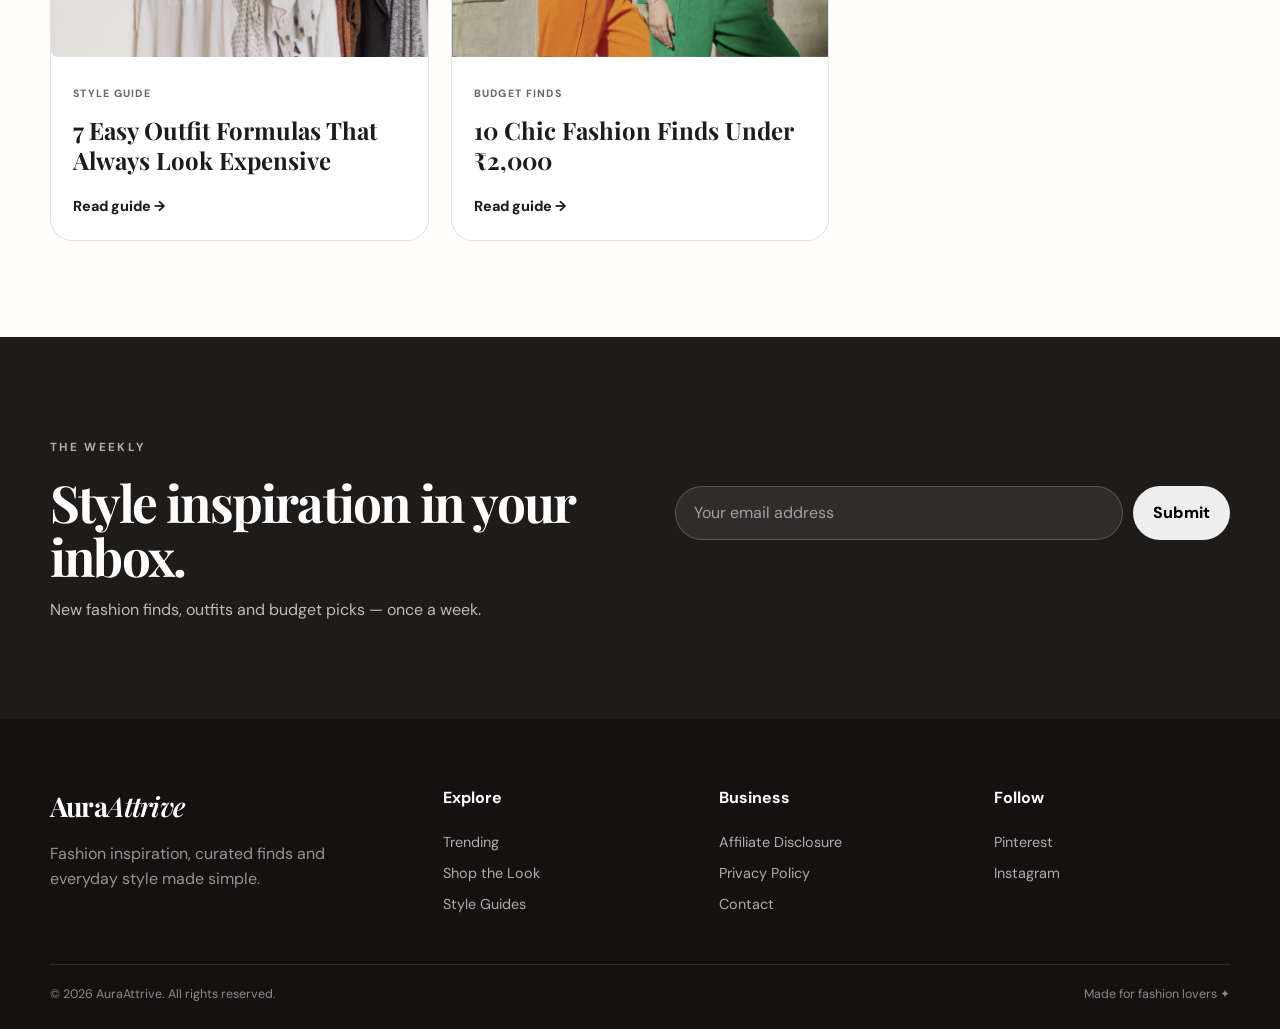
==== commit b76b3b34: "Rename site from StyleAuraFashion to AuraAttrive" ====
--- a/index.html
+++ b/index.html
@@ -4,7 +4,7 @@
   <meta charset="UTF-8" />
   <meta name="viewport" content="width=device-width, initial-scale=1.0" />
   <meta name="description" content=" — fashion inspiration, budget finds, trending looks and curated affiliate picks." />
-  <title>StyleAuraFashion | Fashion Finds & Style Inspiration</title>
+  <title> AuraAttrive | Fashion Finds & Style Inspiration</title>
   <link rel="preconnect" href="https://fonts.googleapis.com">
   <link rel="preconnect" href="https://fonts.gstatic.com" crossorigin>
   <link href="https://fonts.googleapis.com/css2?family=DM+Sans:wght@400;500;600;700&family=Playfair+Display:wght@600;700&display=swap" rel="stylesheet">
@@ -13,7 +13,7 @@
 <body>
   <header class="site-header">
     <div class="container nav-wrap">
-      <a href="#home" class="brand" aria-label="StyleAuraFashion home">Style<span>AuraFashion</span></a>
+      <a href="#home" class="brand" aria-label="AuraAttrive home">Aura<span>Attrive</span></a>
 
       <button class="menu-toggle" aria-label="Open navigation" aria-expanded="false">
         <span></span><span></span><span></span>
@@ -269,7 +269,7 @@
   <footer class="site-footer">
     <div class="container footer-grid">
       <div>
-        <a href="#home" class="brand footer-brand">Style<span>AuraFashion</span></a>
+        <a href="#home" class="brand footer-brand">Aura<span>Attrive</span></a>
         <p>Fashion inspiration, curated finds and everyday style made simple.</p>
       </div>
       <div>
@@ -282,16 +282,16 @@
         <h4>Business</h4>
         <a href="affiliate-disclosure.html">Affiliate Disclosure</a>
         <a href="privacy.html">Privacy Policy</a>
-        <a href="mailto:styleaurafashion3@gmail.com">Contact</a>
+        <a href="mailto:auraattrive@gmail.com">Contact</a>
       </div>
       <div>
         <h4>Follow</h4>
-        <a href="https://www.pinterest.com/styleaurafashion3" target="_blank" rel="noopener">Pinterest</a>
-        <a href="https://www.instagram.com/styleaurafashion3" target="_blank" rel="noopener">Instagram</a>
+        <a href="https://www.pinterest.com/auraattrive" target="_blank" rel="noopener">Pinterest</a>
+        <a href="https://www.instagram.com/auraattrive" target="_blank" rel="noopener">Instagram</a>
       </div>
     </div>
     <div class="container footer-bottom">
-      <span>© <span id="year"></span> StyleAuraFashion. All rights reserved.</span>
+      <span>© <span id="year"></span> AuraAttrive. All rights reserved.</span>
       <span>Made for fashion lovers ✦</span>
     </div>
   </footer>
